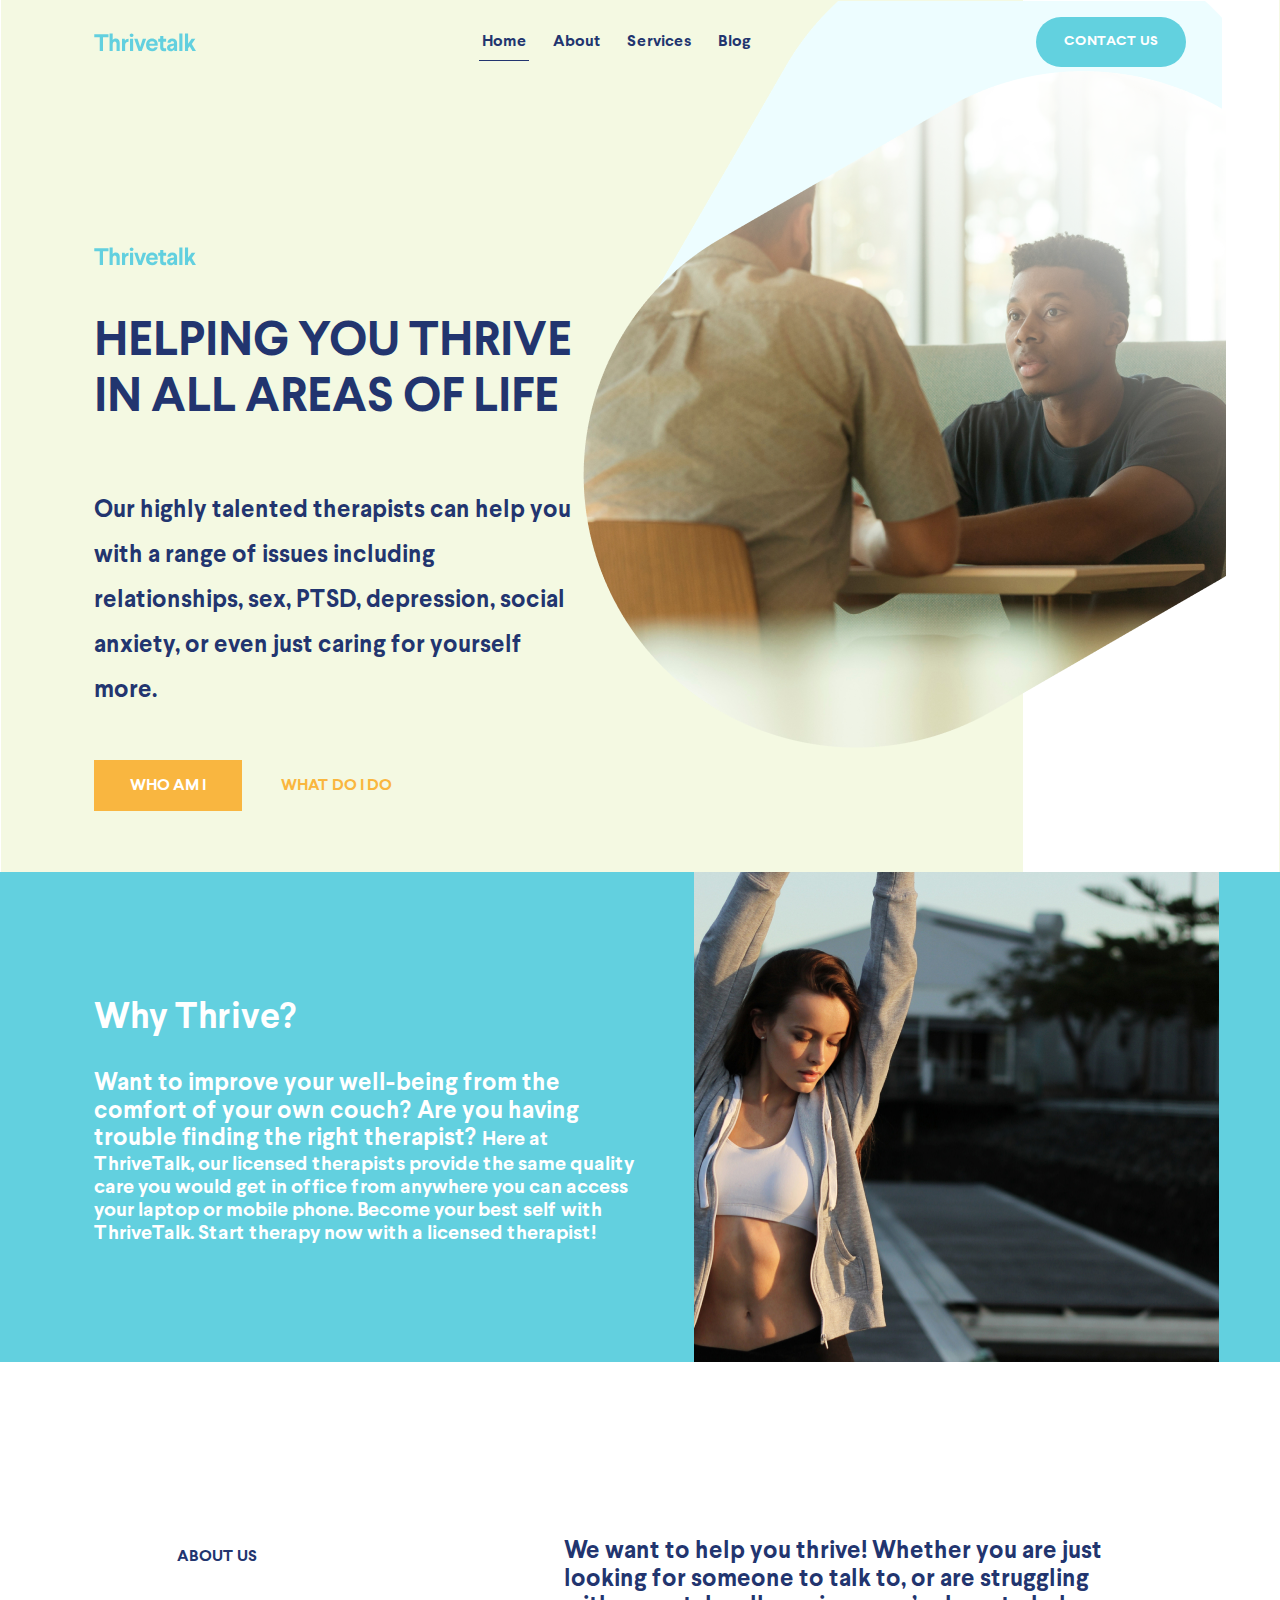
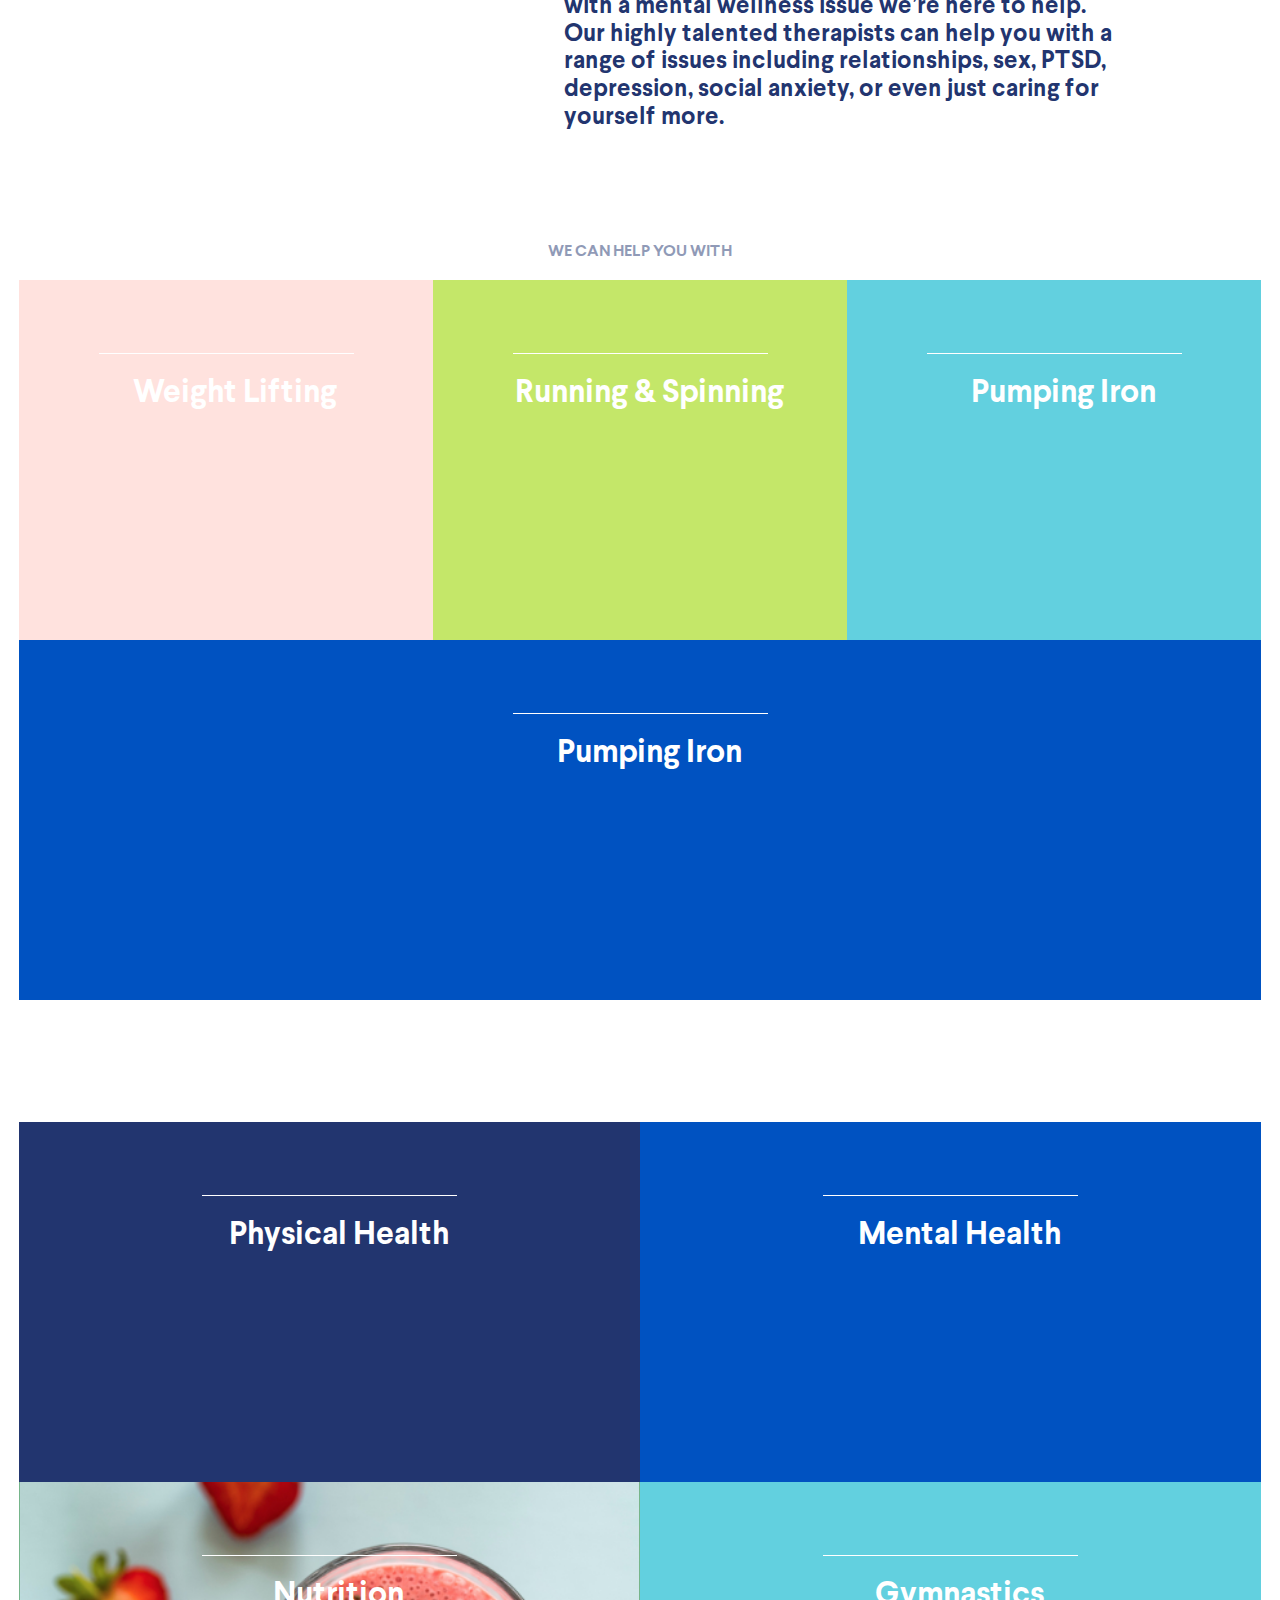
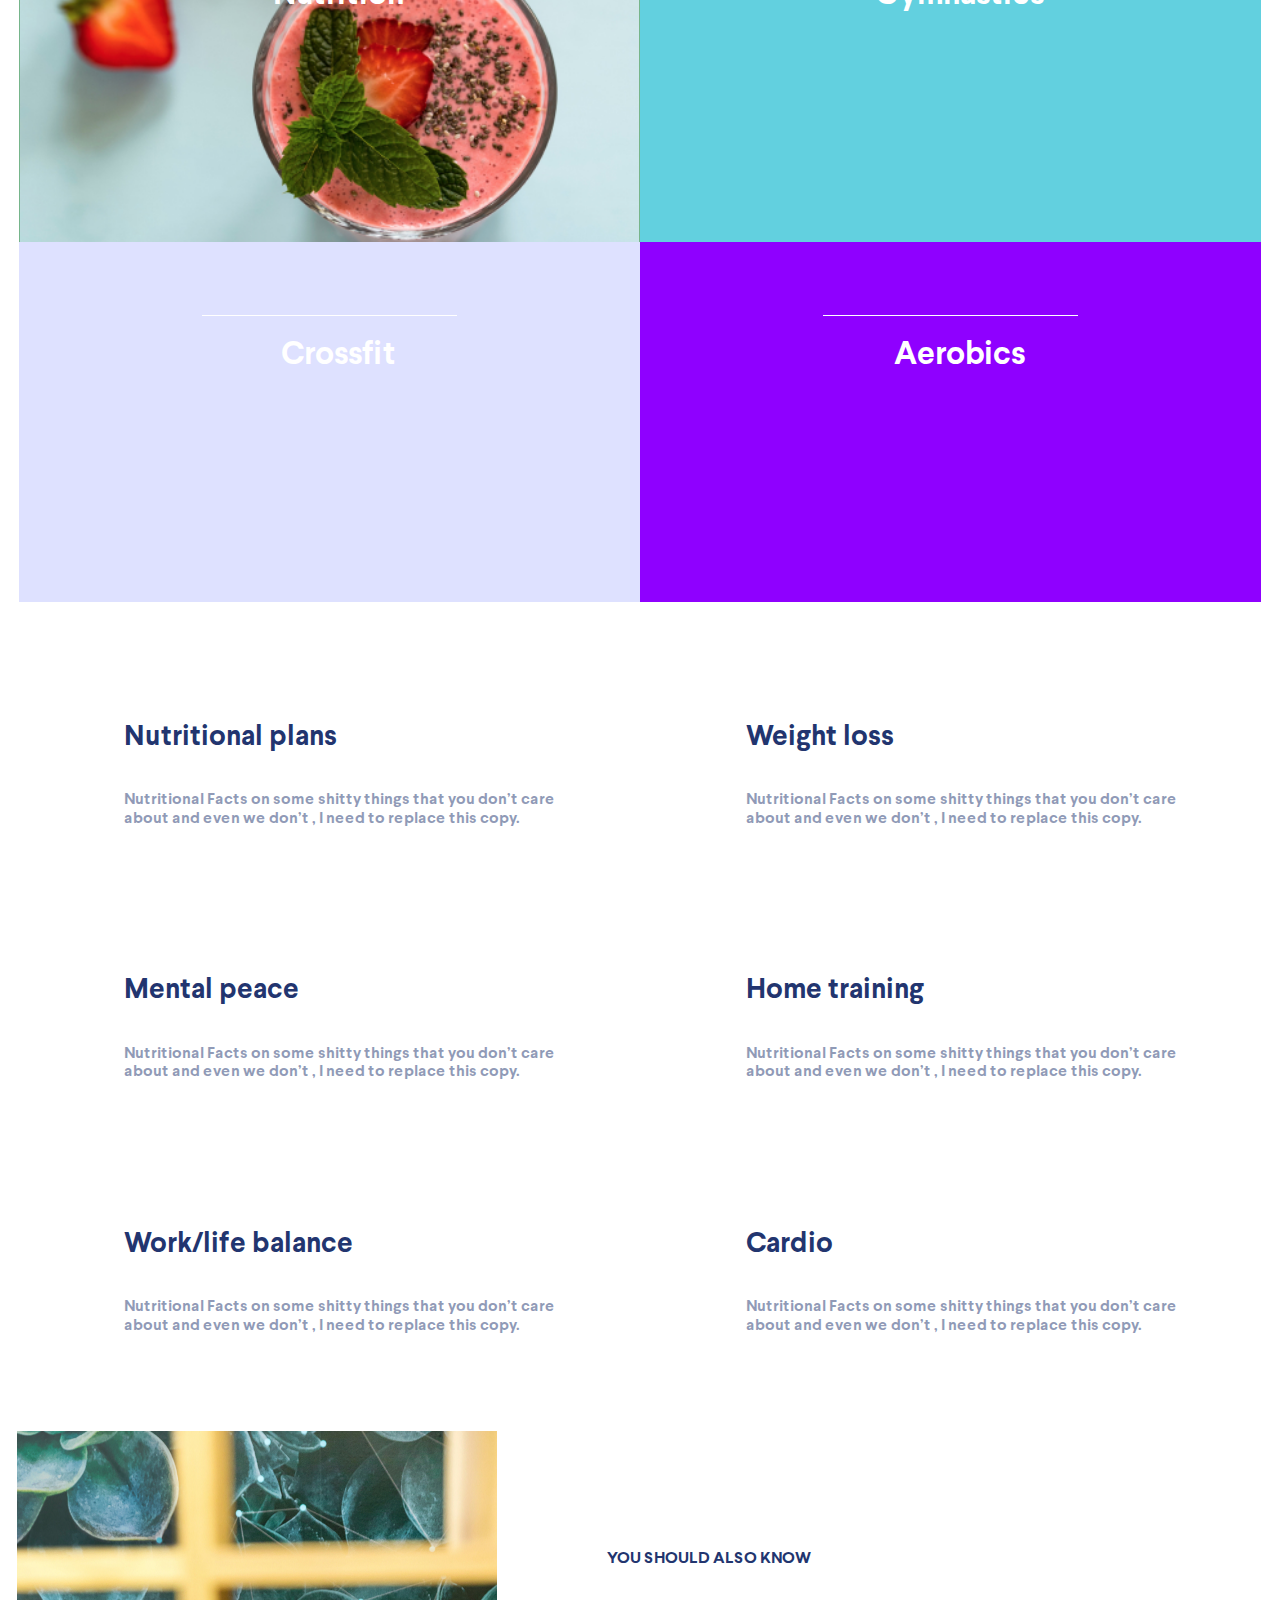
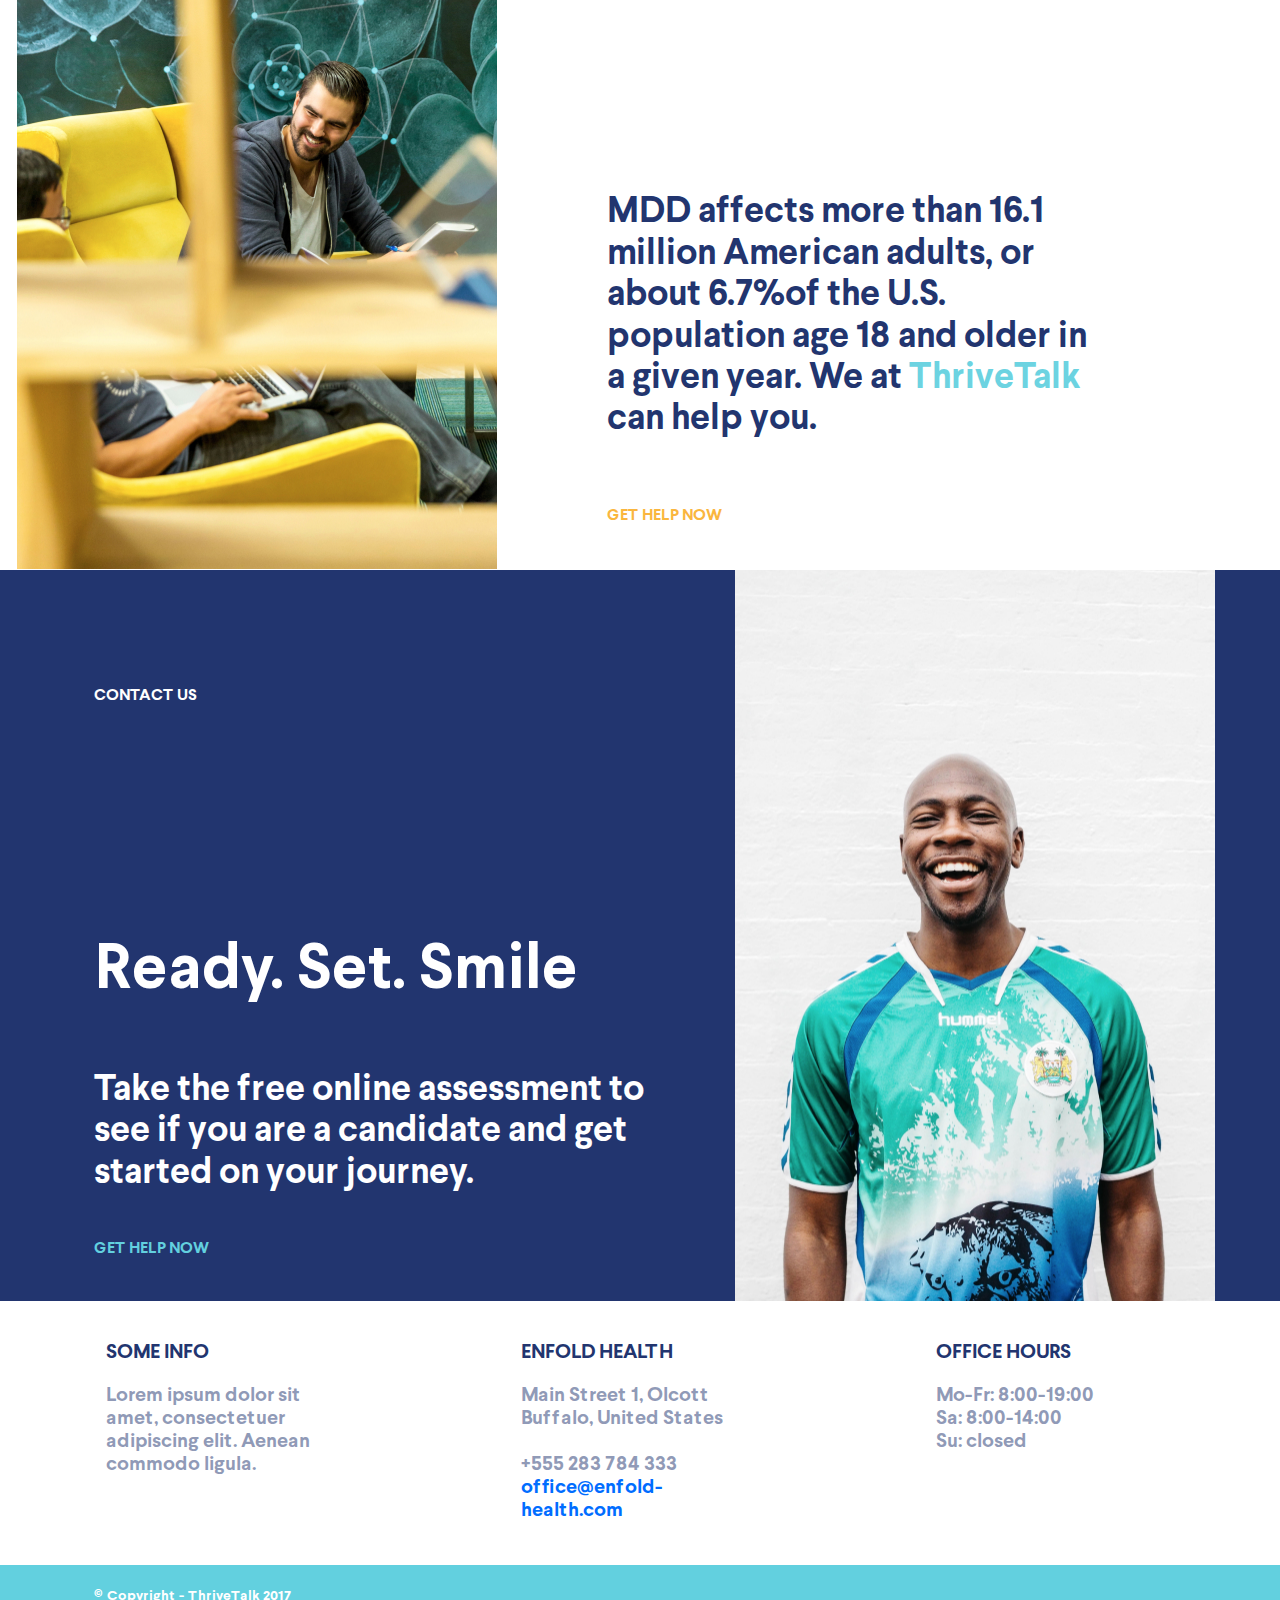
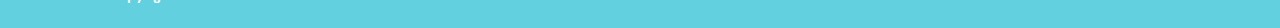
==== thrivetalk/html/index.html @ 224483c6 "Project" ====
<!DOCTYPE html>
<html lang="en">
<head>
  <meta charset="UTF-8">
  <link rel="stylesheet" href="../styles/style.css">
  <link rel="stylesheet" href="../styles/normalize.css">
  <title>ThriveTalk</title>
</head>
<body>
  <header class="main-header">
    <div class="header-top">
      <img src="../img/svg/logo.svg" alt="ThriveTalk Logotype" class="logo">
  
      <nav>
        <ul class="main-nav">
          <li class="nav-item current">
            <a>Home</a>
          </li>
          <li class="nav-item">
            <a href="#">About</a>
          </li>
          <li class="nav-item">
            <a href="#">Services</a>
          </li>
          <li class="nav-item">
            <a href="#">Blog</a>
          </li>
        </ul>
      </nav>

      <a class="contact-btn" href="#">Contact us</a>
    </div>

    <div class="promo">
      <img src="../img/svg/logo.svg" alt="ThriveTalk Logotype" class="logo">
      <p class="title">
        Helping you thrive
        in all areas of life
      </p>
      <p class="text">
        Our highly talented therapists can help you with a range of issues 
        including relationships, sex, PTSD, depression, social anxiety, or even 
        just caring for yourself more.
      </p>
  
      <a href="#" class="btn btn-filled">Who am I</a>
      <a href="#" class="btn">What do I do</a>
    </div>
  </header>

  <main class="index-main">
    <section class="features">
      <div class="wrapper">
        <h2 class="title">Why Thrive?</h2>
        <p class="text">
          <span class="strong">
            Want to improve your well-being from the comfort of
            your own couch? Are you having trouble finding the right therapist?
          </span>
          Here at ThriveTalk, our licensed therapists provide the same quality 
          care you would get in office from anywhere you can access your laptop or
          mobile phone. Become your best self with ThriveTalk.  Start therapy now
          with a licensed therapist!
        </p>
      </div>
    </section>

    <section class="about">
      <div class="wrapper">
        <h2 class="title">About us</h2>
  
        <p class="text">
          We want to help you thrive! Whether you are just looking for someone to 
          talk to, or are struggling with a mental wellness issue we’re here to 
          help.  Our highly talented therapists can help you with a range of 
          issues including relationships, sex, PTSD, depression, social anxiety, 
          or even just caring for yourself more.
        </p>
      </div>

      <div class="services">
        <h3 class="title">We can help you with</h3>
  
        <div class="list">
          <div class="wrapper1">
            <div class="item">
              <p class="text">
                Weight lifting
              </p>
            </div>
            <div class="item">
              <p class="text">
                Running  & spinning
              </p>
            </div>
            <div class="item">
              <p class="text">
                Pumping iron
              </p>
            </div>
            <div class="item">
              <p class="text">
                Pumping iron
              </p>
            </div>
          </div>

          <div class="wrapper2">
            <div class="item">
              <p class="text">
                Physical health
              </p>
            </div>
            <div class="item">
              <p class="text">
                Mental health
              </p>
            </div>
            <div class="item">
              <p class="text">
                Nutrition
              </p>
            </div>
            <div class="item">
              <p class="text">
                Gymnastics
              </p>
            </div>
            <div class="item">
              <p class="text">
                Crossfit
              </p>
            </div>
            <div class="item">
              <p class="text">
                Aerobics
              </p>
            </div>
          </div>
        </div>
      </div>
  
      <div class="methods">
        <h3 class="title visually-hidden">What we will do</h3>
  
        <div class="wrapper">
          <div class="item">
            <h4 class="title">Nutritional plans</h4>
            <p class="text">
              Nutritional Facts on some shitty things that you don’t care about
              and even we don’t , I need to replace this copy.
            </p>
          </div>
  
          <div class="item">
            <h4 class="title">Weight loss</h4>
            <p class="text">
              Nutritional Facts on some shitty things that you don’t care about
              and even we don’t , I need to replace this copy.
            </p>
          </div>
  
          <div class="item">
            <h4 class="title">Mental peace</h4>
            <p class="text">
              Nutritional Facts on some shitty things that you don’t care about
              and even we don’t , I need to replace this copy.
            </p>
          </div>
  
          <div class="item">
            <h4 class="title">Home training</h4>
            <p class="text">
              Nutritional Facts on some shitty things that you don’t care about
              and even we don’t , I need to replace this copy.
            </p>
          </div>
  
          <div class="item">
            <h4 class="title">Work/life balance</h4>
            <p class="text">
              Nutritional Facts on some shitty things that you don’t care about
              and even we don’t , I need to replace this copy.
            </p>
          </div>
  
          <div class="item">
            <h4 class="title">Cardio</h4>
            <p class="text">
              Nutritional Facts on some shitty things that you don’t care about
              and even we don’t , I need to replace this copy.
            </p>
          </div>
        </div>
      </div>

      <div class="info">
        <h3 class="title">You should also know</h3>
  
        <p class="text">
          MDD affects more than 16.1 million American adults, or about 6.7%of
          the U.S. population age 18 and older in a given year. We at 
          <span class="strong">ThriveTalk</span> can help you.
        </p>
        <a href="#" class="btn btn-unfilled">Get help now</a>
      </div>
    </section>

    <section class="feedback">
      <div class="wrapper">
        <h2 class="title">Contact us</h2>
  
        <p class="text text-big">
          Ready. Set. Smile
        </p>
        <p class="text">
          Take the free online assessment to see if you are a candidate and get 
          started on your journey.
        </p>
        <a href="#" class="btn btn-unfilled">Get help now</a>
      </div>
    </section>

    <section class="some-info">
      <div class="info-items">
        <div class="info-item">
          <h2 class="title">Some info</h2>
  
          <p class="text">
            Lorem ipsum dolor sit amet, consectetuer adipiscing elit. Aenean commodo
            ligula.
          </p>
        </div>
  
        <div class="info-item">
          <h2 class="title">Enfold health</h2>
  
          <p class="text">
            Main Street 1, Olcott   <br>
            Buffalo, United States  <br>
                                    <br>
            +555 283 784 333        <br>
            <a href="mailto:office@enfold-health.com">
              office@enfold-health.com
            </a>
          </p>
        </div>
  
        <div class="info-item">
          <h2 class="title">Office hours</h2>
  
          <p class="text">
            Mo-Fr: 8:00-19:00 <br>
            Sa: 8:00-14:00    <br>
            Su: closed
          </p>
        </div>
      </div>
    </section>
  </main>

  <footer class="main-footer">
    <div class="copyright">
      <p class="text">
        &#169; Copyright - ThriveTalk  2017
      </p>
    </div>
  </footer>
</body>
</html>
---- thrivetalk/styles/style.css ----
@font-face {
  font-family: 'Larsseit';
  src: local('Larsseit'),
      url('../fonts/Larsseit/Larsseit%EF%B9%96.eot#iefix') format('embedded-opentype'),
      url('../fonts/Larsseit/Larsseit-Bold.woff2') format('woff2'),
      url('../fonts/Larsseit/Larsseit.woff') format('woff'),
      url('../fonts/Larsseit/Larsseit.ttf') format('truetype');
  font-weight: normal;
  font-style: normal;
} @font-face {
  font-family: 'Larsseit';
  src: local('Larsseit Bold'), local('Larsseit-Bold'),
      url('../fonts/Larsseit/Larsseit-Bold%EF%B9%96.eot#iefix') format('embedded-opentype'),
      url('../fonts/Larsseit/Larsseit-Bold.woff2') format('woff2'),
      url('../fonts/Larsseit/Larsseit-Bold.woff') format('woff'),
      /* url('../fonts/Larsseit/Larsseit-Bold.ttf') format('truetype'); */
  font-weight: bold;
  font-style: normal;
} @font-face {
  font-family: 'Larsseit';
  src: local('Larsseit Italic'), local('Larsseit-Italic'),
      url('../fonts/Larsseit/Larsseit-Italic%EF%B9%96.eot#iefix') format('embedded-opentype'),
      url('../fonts/Larsseit/Larsseit-Italic.woff2') format('woff2'),
      url('../fonts/Larsseit/Larsseit-Italic.woff') format('woff'),
      url('../fonts/Larsseit/Larsseit-Italic.ttf') format('truetype');
  font-weight: normal;
  font-style: italic;
}



/* General styles start */

body {
  font-family: 'Larsseit';
  font-weight: normal;
  font-style: normal;
}

header,
footer,
section,
div {
  border: 1px solid transparent;
  box-sizing: border-box;
}

.visually-hidden {
	position: absolute !important;
	clip: rect(1px 1px 1px 1px); /* IE6, IE7 */
	clip: rect(1px, 1px, 1px, 1px);
	padding:0 !important;
	border:0 !important;
	height: 1px !important; 
	width: 1px !important; 
	overflow: hidden;
}

.btn {
  font: inherit;
  font-weight: bold;
  padding: 18px 36px;
  color: #FAB63E;
  text-transform: uppercase;
  text-decoration: none;
  box-sizing: border-box;
  transition: .05s;
}
.btn:hover,
.btn:focus,
.btn:active {
  color: #A36F14;
  text-decoration: underline;
}
.btn:active {
  opacity: .5;
}

.btn-filled {
  color: #fff;
  background-color: #F9B640;
}
.btn-filled:hover,
.btn-filled:focus,
.btn-filled:active {
  background-color: #A36F14;
  color: #fff;
  text-decoration: none;
  border: none;
}


/* General styles end */



/* Main header start */

/* Content centering */
.main-header {
  padding: 0 15px;
}
@media (min-width: 1145px) {
  .main-header {
    padding: 0 calc(50vw - 548px);
  }
}

.main-header {
  font: inherit;
  color: #22356F;
  background: url('../img/bg-main-header.png') no-repeat center right 10%,
              url('../img/bg-main-header2.png') no-repeat top right 10%,
              linear-gradient(to right,#F4F9E2 80%,#fff 20%);
  padding-top: 15px;
  padding-bottom: 75px;
}
@media (max-width: 1145px) {
  .main-header {
    background: url('../img/bg-main-header.png') no-repeat center right,
                url('../img/bg-main-header2.png') no-repeat top right,
                linear-gradient(to right,#F4F9E2 80%,#fff 20%);
  }
}
@media (max-width: 1000px) {
  .main-header {
    background: #F4F9E2;
  }
}

.main-header .header-top {
  display: flex;
  justify-content: space-between;
  align-items: center;
  flex-wrap: wrap;

  margin-bottom: 178px;
}
@media (max-width: 700px) {
  .main-header .header-top {
    margin-bottom: 20px;
  }
}

.main-header .main-nav {
  padding: 0;
  margin: 0;
  list-style: none;

  display: flex;
  flex-wrap: wrap;
}

.main-header .main-nav a {
  color: #22356F;
  text-decoration: none;

  padding: 0 13px;

  transition: .05s;
}
.main-header .nav-item a:hover,
.main-header .nav-item a:focus,
.main-header .nav-item a:active {
  color: #62D0DF;
}
.main-header .nav-item.current a:hover,
.main-header .nav-item.current a:focus,
.main-header .nav-item.current a:active {
  color: #22356F;
}

.main-header .main-nav .nav-item.current {
  position: relative;
  user-select: none;
}

.main-header .main-nav .nav-item.current::after {
  content: '';
  display: block;
  width: 50px;
  height: 1px;
  background-color: #22356F;
  position: absolute;
  bottom: -10px;
  left: calc(50% - 25px);
}

.main-header .promo .logo {
  margin-bottom: 44px;
}

.main-header .promo {
  max-width: 484px;
}
@media (max-width: 1000px) {
  .main-header .promo {
    margin: 0 auto;
  }
}

.main-header .promo .title {
  font: inherit;
  font-weight: bold;
  font-size: 48px;
  text-transform: uppercase;
  margin: 0;
  margin-bottom: 62px;
}

.main-header .promo .text {
  font: inherit;
  font-size: 24px;
  line-height: 42px;
  line-height: 45px;
  margin-bottom: 64px;
}

.main-header .contact-btn {
  display: block;
  width: 150px;
  height: 50px;
  color: #fff;
  background-color: #62d1df;
  font: inherit;
  font-size: 14px;
  font-weight: bold;
  line-height: 50px;
  text-decoration: none;
  text-transform: uppercase;
  text-align: center;
  border-radius: 50px;
  transition: .05s;
}
.main-header .contact-btn:hover,
.main-header .contact-btn:active,
.main-header .contact-btn:focus {
  background-color: #208391;
}
.main-header .contact-btn:active {
  opacity: .5;
}

/* Main header end */



/* Features block start */

.features {
  padding: 95px 15px;
  background: url('../img/bg-features.jpg') no-repeat center right contain,
            #62D0DF;
  font: inherit;
  color: #fff;
  position: relative;
  z-index: 1;
}
@media (min-width: 1145px) {
  .features {
    padding: 95px calc(50vw - 548px);
    background: url('../img/bg-features.jpg') no-repeat center right 8%,
              #62D0DF;
  }
}
@media (max-width: 1144px) {
  .features::after {
    content: '';
    display: block;
    width: 100%;
    height: 100%;
    background-color: #000;
    opacity: .5;
    position: absolute;
    right: 0;
    top: 0;
    z-index: 1;
  }

  .features { 
    background: url('../img/bg-features.jpg') no-repeat center right 8%,
              #62D0DF;
    background-size: cover;
  }

  .features .wrapper {
    margin: 0 auto;
  }
}
@media (max-width: 700px) {
  .features { 
    padding-top: 25px;
    padding-bottom: 25px;
  }
}


.features .wrapper {
  position: relative;
  z-index: 2;
  max-width: 555px;
}

.features .title {
  font: inherit;
  font-weight: bold;
  font-size: 36px;
}

.features .text {
  font: inherit;
  font-size: 20px;
}

.features .text .strong {
  font: inherit;
  font-weight: bold;
  font-size: 24px;
}

/* Features block end */



/* About block start */

.about {
  padding: 0 15px;
  padding-top: 150px;
  font: inherit;
  background-color: #fff;
  position: relative;
}
@media (min-width: 1455px) {
  .about {
    padding: 0 calc(50vw - 720px);
    padding-top: 150px;
  }
}
@media (max-width: 700px) {
  .about { 
    padding-top: 25px;
    /* padding-bottom: 25px; */
  }
}

.about > .wrapper {
  margin-bottom: 70px;
  display: flex;
  flex-wrap: wrap;
  justify-content: space-around;
}

.about > .wrapper .title {
  font: inherit;
  font-size: 16px;
  font-weight: normal;
  text-transform: uppercase;
  color: #22356F;
  margin: 34px 15px 0;
}

.about > .wrapper .text {
  font: inherit;
  font-size: 24px;
  font-weight: normal;
  color: #22356F;
  max-width: 554px;
}

/* About block end */



/* Services block start */

.services {
  padding-bottom: 22px;
}

.services .title {
  font: inherit;
  font-weight: normal;
  font-size: 16px;
  color: rgba(34, 54, 111, 0.5);
  text-transform: uppercase;
  text-align: center;
}

.services .list {
  font: inherit;
  font-weight: bold;
  font-size: 32px;
  text-transform: capitalize;
  color: #fff;
}

.services .wrapper1 {
  display: flex;
  flex-wrap: wrap;
  margin-bottom: 120px;
}

.services .wrapper1 .item {
  width: 355px;
  min-height: 360px;
  padding: 95px 54px;
  background-color: #C4E769;
  flex-grow: 1;
  position: relative;
}
.services .wrapper1 .item:nth-child(1) { background-color: #FFE2DE; }
.services .wrapper1 .item:nth-child(2) { background-color: #C4E769; }
.services .wrapper1 .item:nth-child(3) { background-color: #62D0DF; }
.services .wrapper1 .item:nth-child(4) { background-color: #0052C1; }

.services .item .text {
  position: relative;
  margin: 0;
  margin-left: 18px;
}

.services .item .text::before {
  content: '';
  display: block;
  height: 10px;
  width: 10px;
  border-radius: 50%;
  background-color: #E9B730;
  position: absolute;
  left: -15px;
  top: 6px;
}

@media (max-width: 1454px) {
  .services .item .text::before {
    display: none;
  }

  .services .item .text {
    text-align: center;
  }
}

.services .item::after {
  content: '';
  display: block;
  width: 255px;
  height: 1px;
  background: #fff;
  position: absolute;
  top: 72px;
  left: calc(50% - 127.5px);
}

/* Services block end */



/* Second services block start */

.services .wrapper2 {
  display: flex;
  flex-wrap: wrap;
}

.services .wrapper2 .item {
  width: 472px;
  min-height: 360px;
  padding: 95px 54px;
  background-color: #C4E769;
  flex-grow: 1;
  position: relative;
}
.services .wrapper2 .item:nth-child(2n) { background-color: #FFE2DE; }
.services .wrapper2 .item:nth-child(1) { background-color: #22356F; }
.services .wrapper2 .item:nth-child(2) { background-color: #0052C1; }
.services .wrapper2 .item:nth-child(3) { 
  background: url('../img/bg-services-item.jpg') no-repeat center,
              #76B58B;
  background-size: cover;
}
.services .wrapper2 .item:nth-child(4) { background-color: #62D0DF; }
.services .wrapper2 .item:nth-child(5) { background-color: #DEE1FF; }
.services .wrapper2 .item:nth-child(6) { background-color: #8F00FF; }

/* Second services block end */

/* Methods block start */

.methods {
  padding-bottom: 40px;
  font: inherit;
  font-weight: normal;
  font-size: 16px;
  color: rgba(34, 54, 111, 0.5);
  background: #fff;
}

.methods .title {
  font: inherit;
  font-size: 28px;
  color: #22356F;
}

.methods .wrapper {
  display: flex;
  flex-wrap: wrap;
}

.methods .item {
  padding: 55px 77px 37px 105px;
  flex-basis: 472px;
}
@media (max-width: 1451px) {
  .methods .item {
    flex-grow: 1;
  }
}
@media (max-width: 460px) {
  .methods .item {
    padding: 10%;
  }
}

/* Methods block end */



/* Info block start */

.info {
  padding: 102px 175px 42px 590px;
  background: url('../img/bg-info.jpg') no-repeat left center,
              #fff;
  background-size: auto;
  position: relative;

  font: inherit;
  font-size: 36px;
  font-weight: bold;
  color: #22356F;
}

.info .title {
  font: inherit;
  font-weight: normal;
  font-size: 16px;
  text-transform: uppercase;

  margin-bottom: 225px;
}

.info .text {
  font: inherit;
  margin-bottom: 84px;
}

.info .text .strong {
  color: #6CD3E1;
}

.info .btn {
  font: inherit;
  font-weight: bold;
  font-size: 16px;
  padding: 0;

  position: absolute;
  bottom: 42px;
  left: 590px;
}

@media (max-width: 1178px) {
  .info {
    padding: 20px 40px;
    background: #fff;
  }

  .info .title {
    margin-bottom: 20px;
  }

  .info .title {
    margin-bottom: 20px;
  }

  .info .btn {
    position: static;
  }
}

/* Info block end */



/* Feedback block start */

.feedback {
  padding: 0 15px;
  padding-top: 102px;
  padding-bottom: 42px;
  color: #fff;
  background: url('../img/bg-feedback.jpg') no-repeat center right,
              #22356F;
  position: relative;

  font: inherit;
  font-weight: normal;
  font-size: 36px;
}

.feedback .wrapper {
  max-width: 580px;
}

.feedback .title {
  font: inherit;
  font-size: 16px;
  text-transform: uppercase;

  margin-bottom: 230px;
}

.feedback .text-big {
  font: inherit;
  font-weight: bold;
  font-size: 64px;

  margin-bottom: 75px;
}

.feedback .text {
  margin-bottom: 62px;
}

.feedback .btn {
  font: inherit;
  font-weight: bold;
  font-size: 16px;
  padding: 0;
  color: #62D0DF;

  position: absolute;
  bottom: 42px;
}
.feedback .btn:hover,
.feedback .btn:active,
.feedback .btn:focus {
  color: #208391;
}

@media (min-width: 1145px) {
  .feedback {
    padding: 0 calc(50vw - 548px);
    padding-top: 102px;
    padding-bottom: 42px;
    background: url('../img/bg-feedback.jpg') no-repeat center right 8%,
                #22356F;
  }
}

@media (max-width: 1138px) {
  .feedback {
    padding-top: 20px;
    background: #22356F;
  }

  .feedback .wrapper {
    margin: 0 auto;
  }

  .feedback .title,
  .feedback .text-big {
    margin-bottom: 20px;
  }

  .feedback .text-big {
    text-align: center;
  }

}

/* Feedback block end */



/* SomeInfo block start */

.some-info {
  padding: 98px 15px 74px 640px;
  background: #fff url('../img/bg-footer.jpg') no-repeat left;
}

.some-info .info-items {
  display: flex;
  flex-wrap: wrap;
  justify-content: space-between;
}

.some-info .info-item {
  flex-basis: 240px;
}

.some-info .title {
  font: inherit;
  font-weight: bold;
  font-size: 14px;
  text-transform: uppercase;
  color: #22356F;
}

.some-info .text {
  font: inherit;
  font-weight: normal;
  font-size: 14px;
  line-height: 23px;
  color: rgba(34, 53, 111, 0.5);
}

.some-info .text a {
  color: #006DFF;
  text-decoration: none;
  transition: .05s;
}
.some-info .text a:hover,
.some-info .text a:active,
.some-info .text a:focus {
  color: #0046A6;
  text-decoration: underline;
}
.some-info .text a:active {
  opacity: .5;
}


@media (max-width: 1378px) {
  .some-info {
    padding: 20px 15px;
    background: #fff;
  }

  .some-info .info-items {
    justify-content: space-around;
  }

  .some-info .title,
  .some-info .text {
    font-size: 20px;
  }
}

/* SomeInfo block end */



/* Footer block start */

.main-footer {
  padding: 10px 15px;

  font-weight: bold;
  font-size: 14px;
  line-height: 11px;

  background: #62D0DF;
  color: #fff;
}


@media (min-width: 1145px) {
  .main-footer {
    padding: 10px calc(50vw - 548px);
  }
}

/* Footer block end */
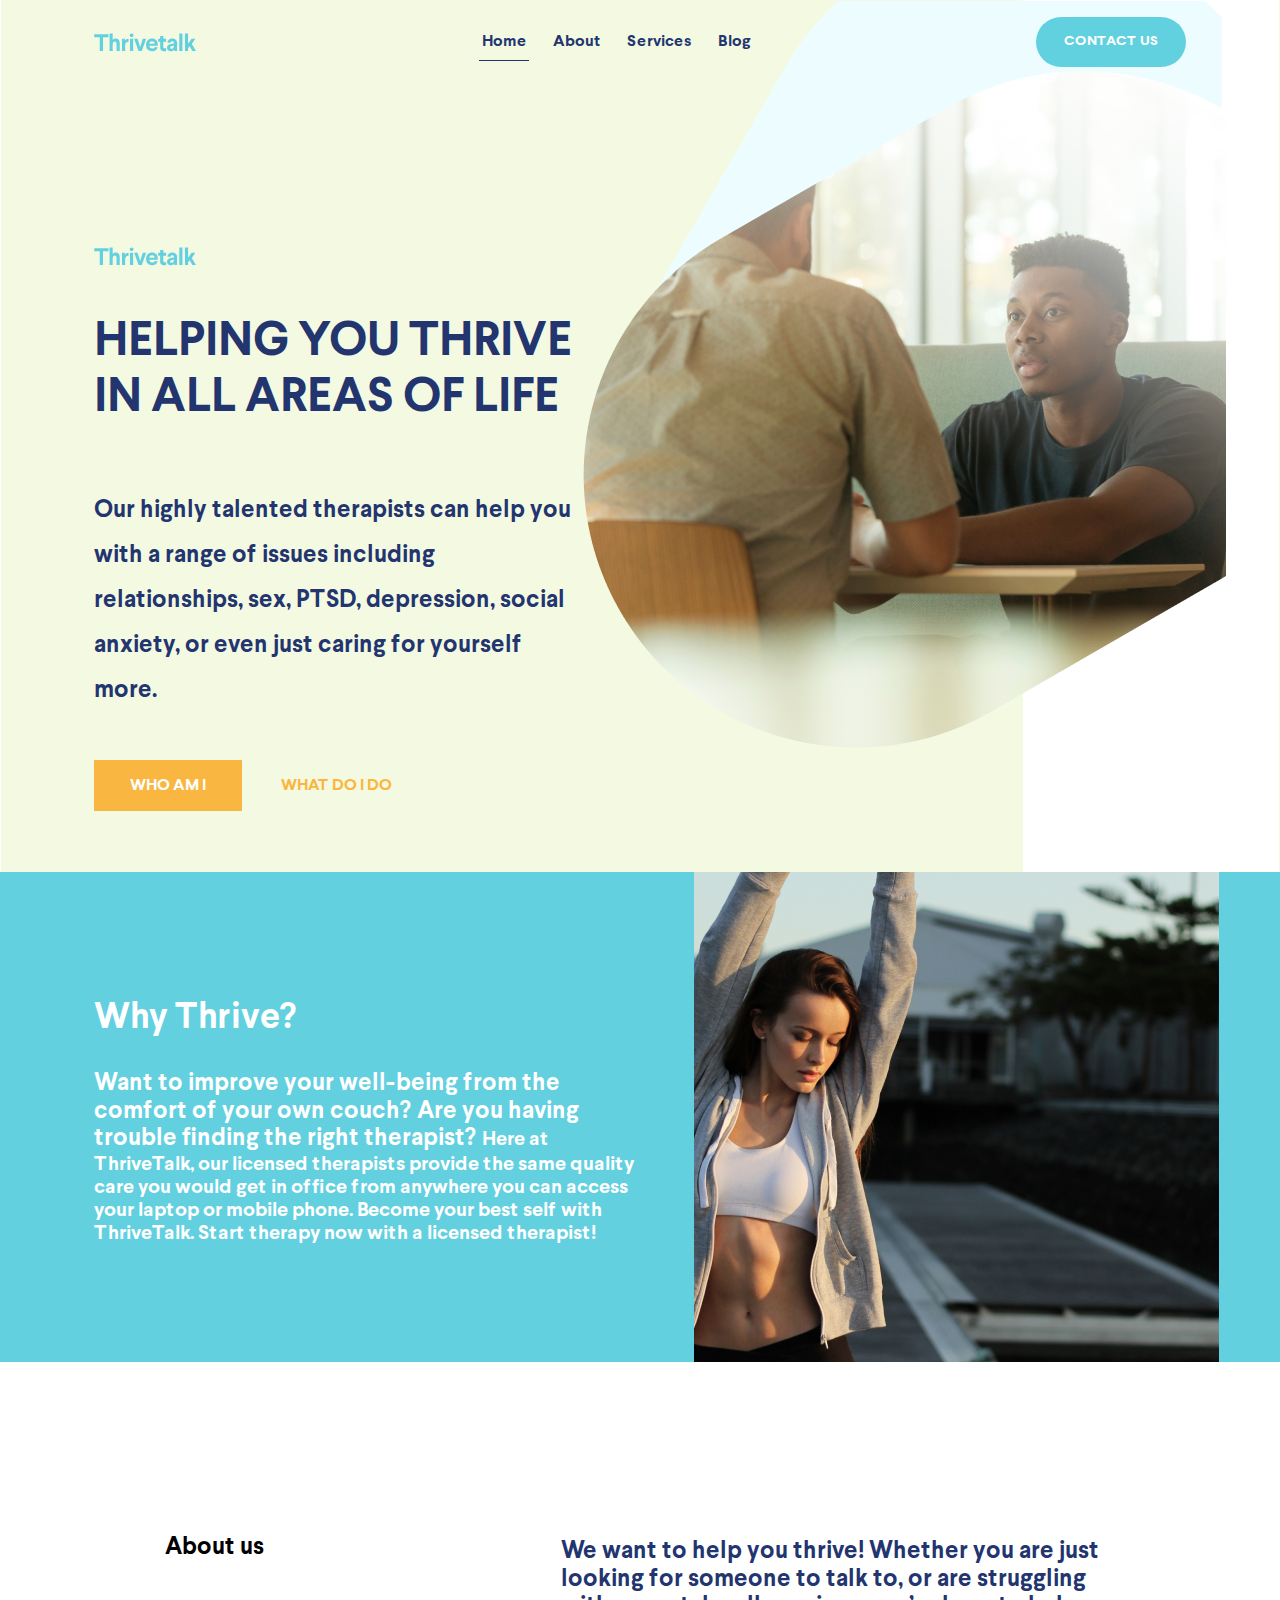
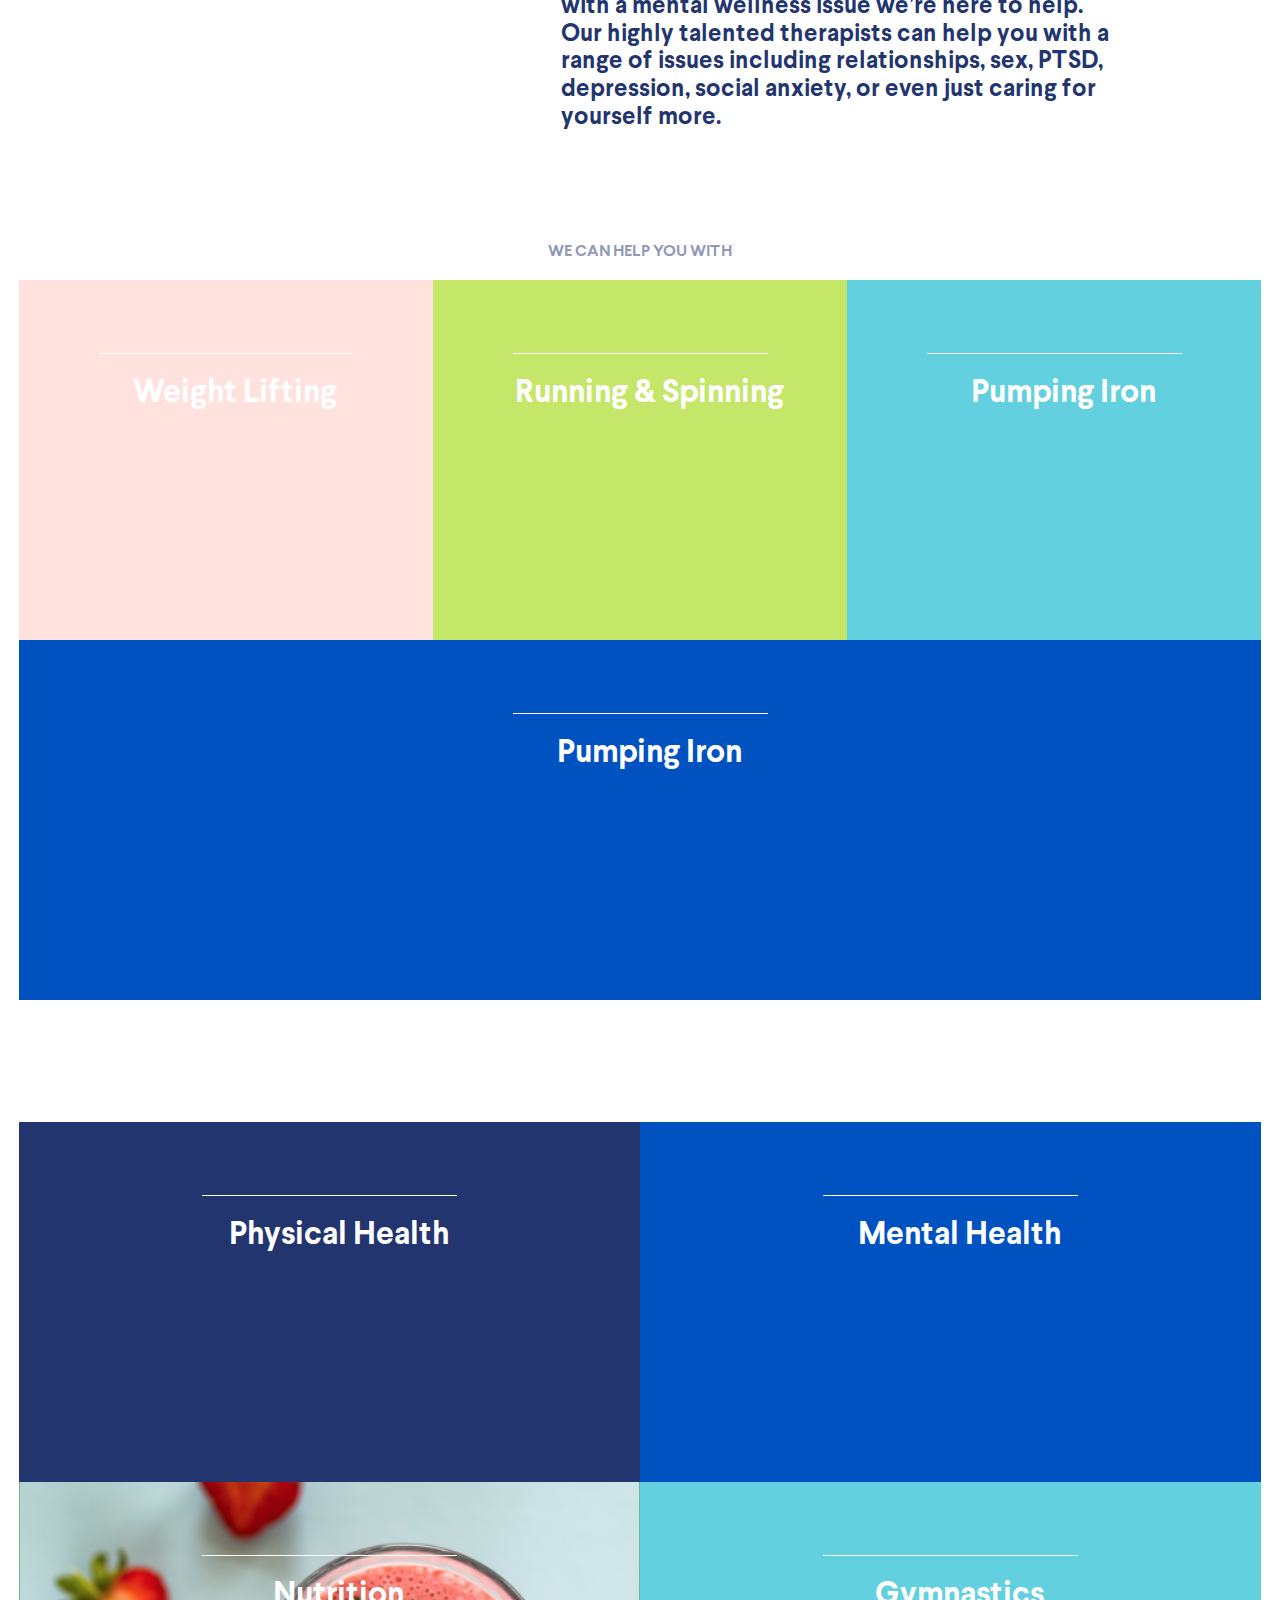
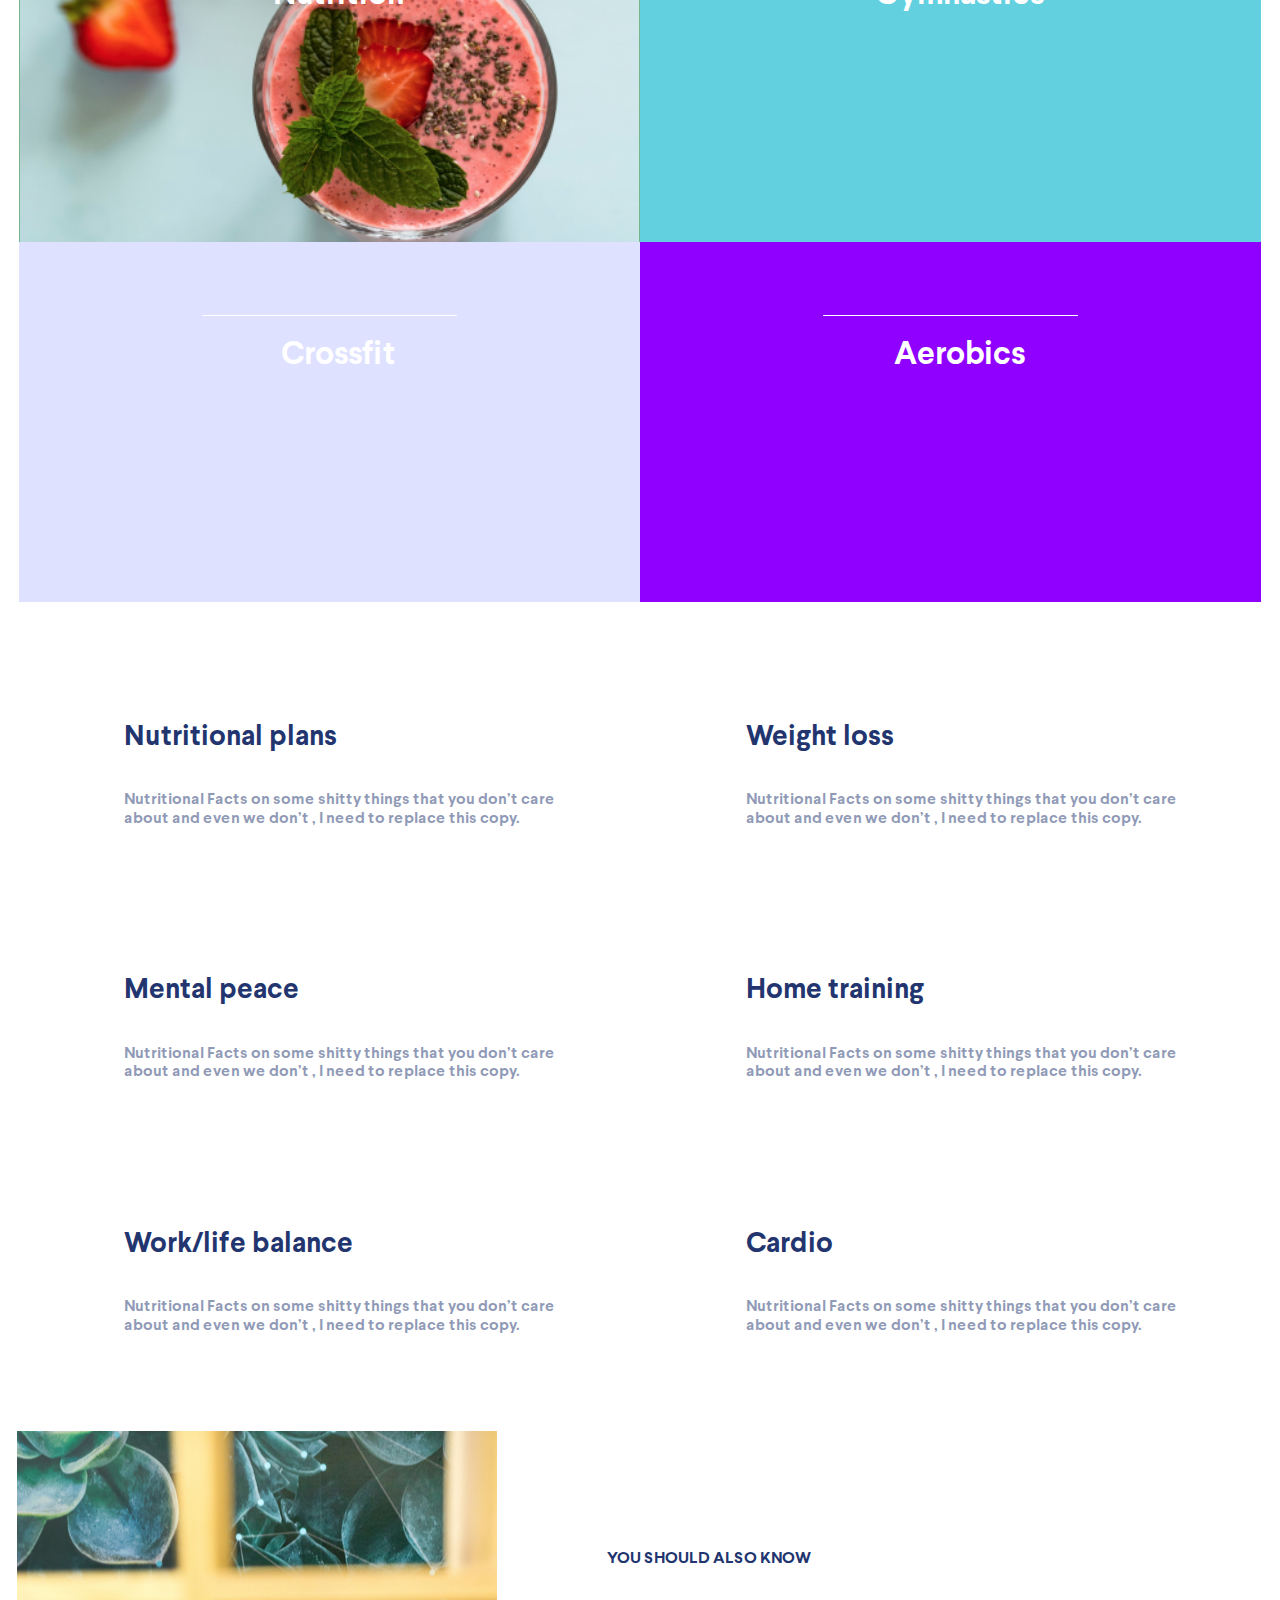
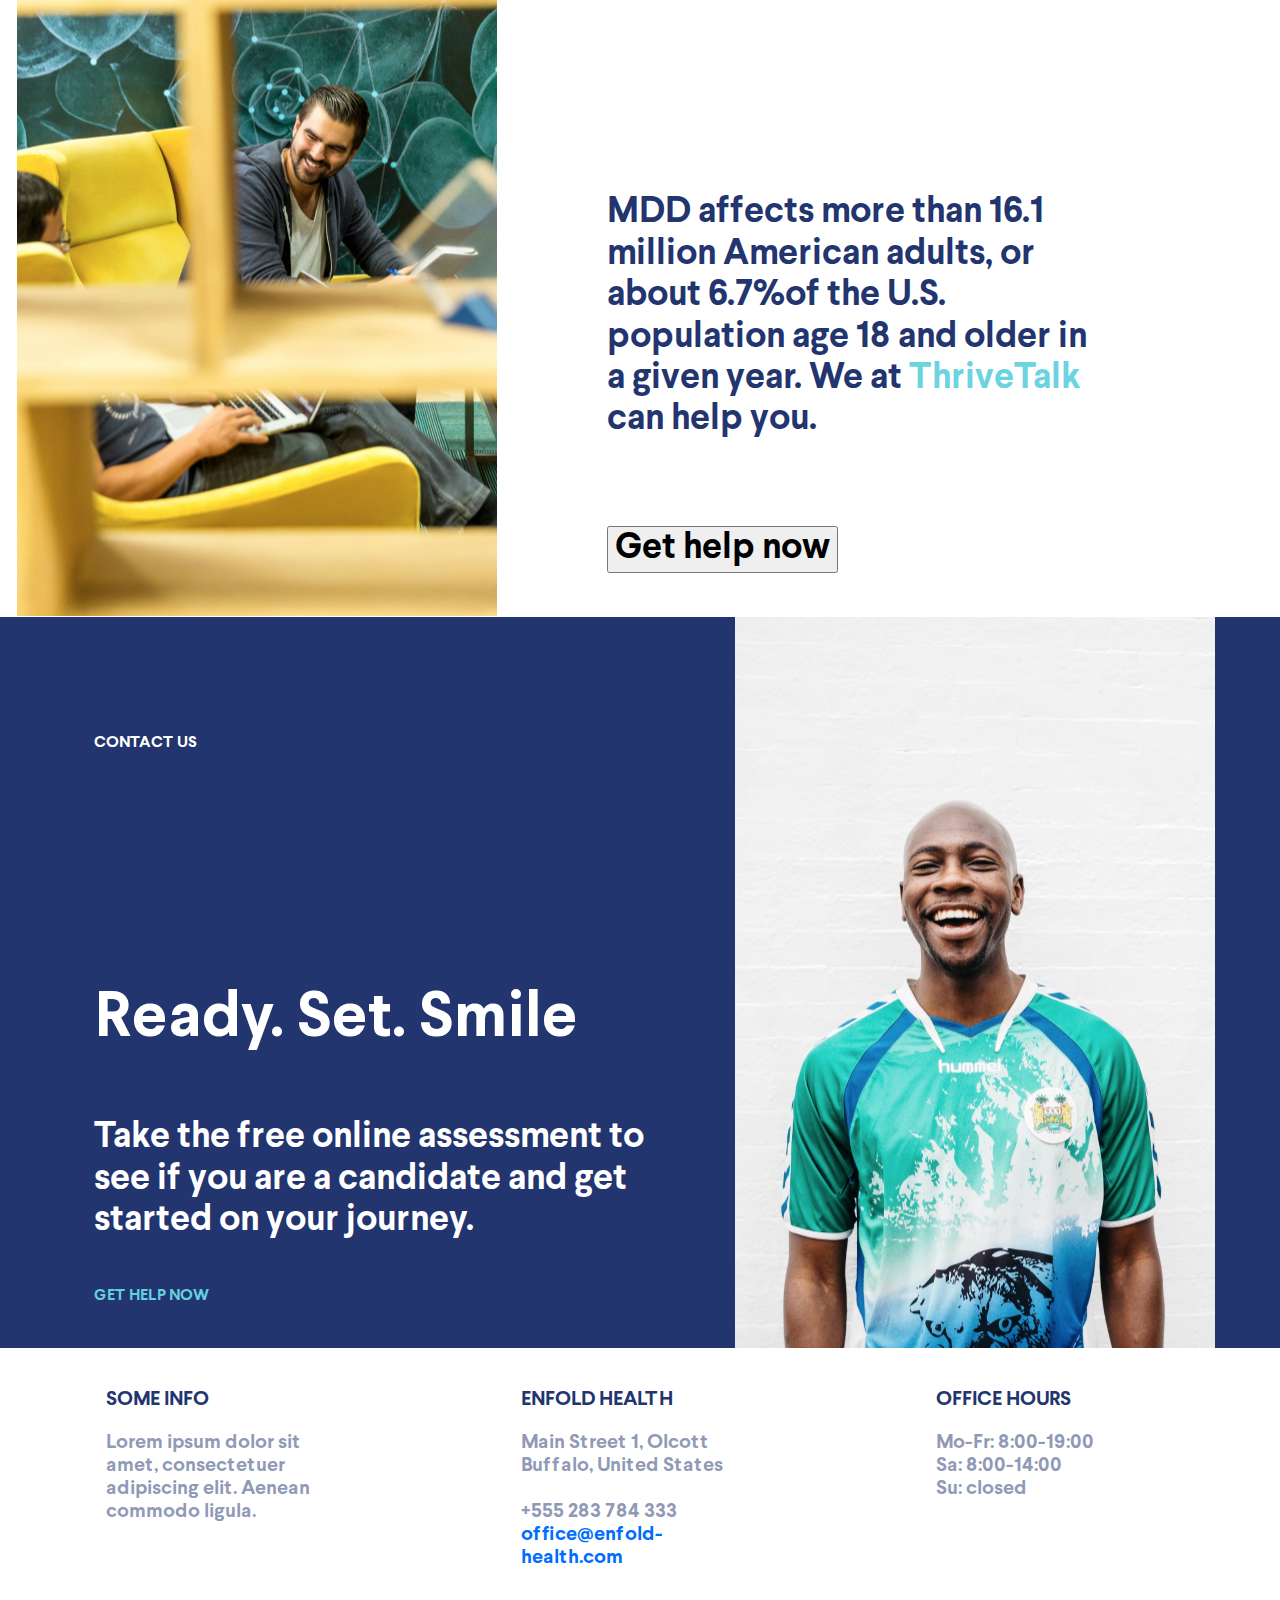
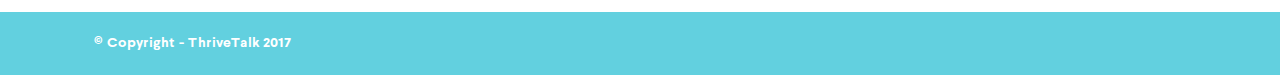
==== commit 834ecb85: "final version Thrive Talk" ====
--- a/thrivetalk/html/index.html
+++ b/thrivetalk/html/index.html
@@ -4,6 +4,8 @@
   <meta charset="UTF-8">
   <link rel="stylesheet" href="../styles/style.css">
   <link rel="stylesheet" href="../styles/normalize.css">
+  <link href="css/elements.css" rel="stylesheet">
+  <script type="text/javascript" src="my_js.js"></script>
   <title>ThriveTalk</title>
 </head>
 <body>
@@ -17,18 +19,18 @@
             <a>Home</a>
           </li>
           <li class="nav-item">
-            <a href="#">About</a>
+            <a href="#aboutus">About</a>
           </li>
           <li class="nav-item">
-            <a href="#">Services</a>
+            <a href="#services">Services</a>
           </li>
           <li class="nav-item">
-            <a href="#">Blog</a>
+            <a href="#blog">Blog</a>
           </li>
         </ul>
       </nav>
 
-      <a class="contact-btn" href="#">Contact us</a>
+      <a class="contact-btn" href="#contactus">Contact us</a>
     </div>
 
     <div class="promo">
@@ -67,7 +69,7 @@
 
     <section class="about">
       <div class="wrapper">
-        <h2 class="title">About us</h2>
+        <h2 id="aboutus">About us</h2>
   
         <p class="text">
           We want to help you thrive! Whether you are just looking for someone to 
@@ -79,7 +81,7 @@
       </div>
 
       <div class="services">
-        <h3 class="title">We can help you with</h3>
+        <h3 class="title" id="services">We can help you with</h3>
   
         <div class="list">
           <div class="wrapper1">
@@ -145,7 +147,7 @@
   
         <div class="wrapper">
           <div class="item">
-            <h4 class="title">Nutritional plans</h4>
+            <h4 class="title" id="blog">Nutritional plans</h4>
             <p class="text">
               Nutritional Facts on some shitty things that you don’t care about
               and even we don’t , I need to replace this copy.
@@ -202,13 +204,18 @@
           the U.S. population age 18 and older in a given year. We at 
           <span class="strong">ThriveTalk</span> can help you.
         </p>
-        <a href="#" class="btn btn-unfilled">Get help now</a>
+        <button type="button" onclick="clickHandler()">Get help now</button>
+        <script>
+          function clickHandler() {
+            alert (<div id="dialog" title = "basic dialog">)
+          }
+        </script>
       </div>
     </section>
 
     <section class="feedback">
       <div class="wrapper">
-        <h2 class="title">Contact us</h2>
+        <h2 class="title" id="contactus">Contact us</h2>
   
         <p class="text text-big">
           Ready. Set. Smile
--- a/thrivetalk/styles/style.css
+++ b/thrivetalk/styles/style.css
@@ -387,6 +387,9 @@
   text-align: center;
 }
 
+
+
+
 .services .list {
   font: inherit;
   font-weight: bold;
@@ -409,10 +412,24 @@
   flex-grow: 1;
   position: relative;
 }
-.services .wrapper1 .item:nth-child(1) { background-color: #FFE2DE; }
+.services .wrapper1 .item:nth-child(1) { background-color: #FFE2DE; 
+}
+.services .wrapper1 .item:nth-child(1):hover{
+  background-color: #8F00FF;
+}
 .services .wrapper1 .item:nth-child(2) { background-color: #C4E769; }
+.services .wrapper1 .item:nth-child(2):hover{
+  background-color: #8F00FF;
+}
 .services .wrapper1 .item:nth-child(3) { background-color: #62D0DF; }
+.services .wrapper1 .item:nth-child(3):hover{
+  background-color: #8F00FF;
+}
+
 .services .wrapper1 .item:nth-child(4) { background-color: #0052C1; }
+.services .wrapper1 .item:nth-child(4):hover{
+  background-color: #8F00FF;
+}
 
 .services .item .text {
   position: relative;
@@ -472,7 +489,8 @@
   flex-grow: 1;
   position: relative;
 }
-.services .wrapper2 .item:nth-child(2n) { background-color: #FFE2DE; }
+.services .wrapper2 .item:nth-child(2n){
+background-color: #FFE2DE; }
 .services .wrapper2 .item:nth-child(1) { background-color: #22356F; }
 .services .wrapper2 .item:nth-child(2) { background-color: #0052C1; }
 .services .wrapper2 .item:nth-child(3) { 
@@ -774,4 +792,9 @@
   }
 }
 
-/* Footer block end */+/* Footer block end */
+
+
+
+
+
